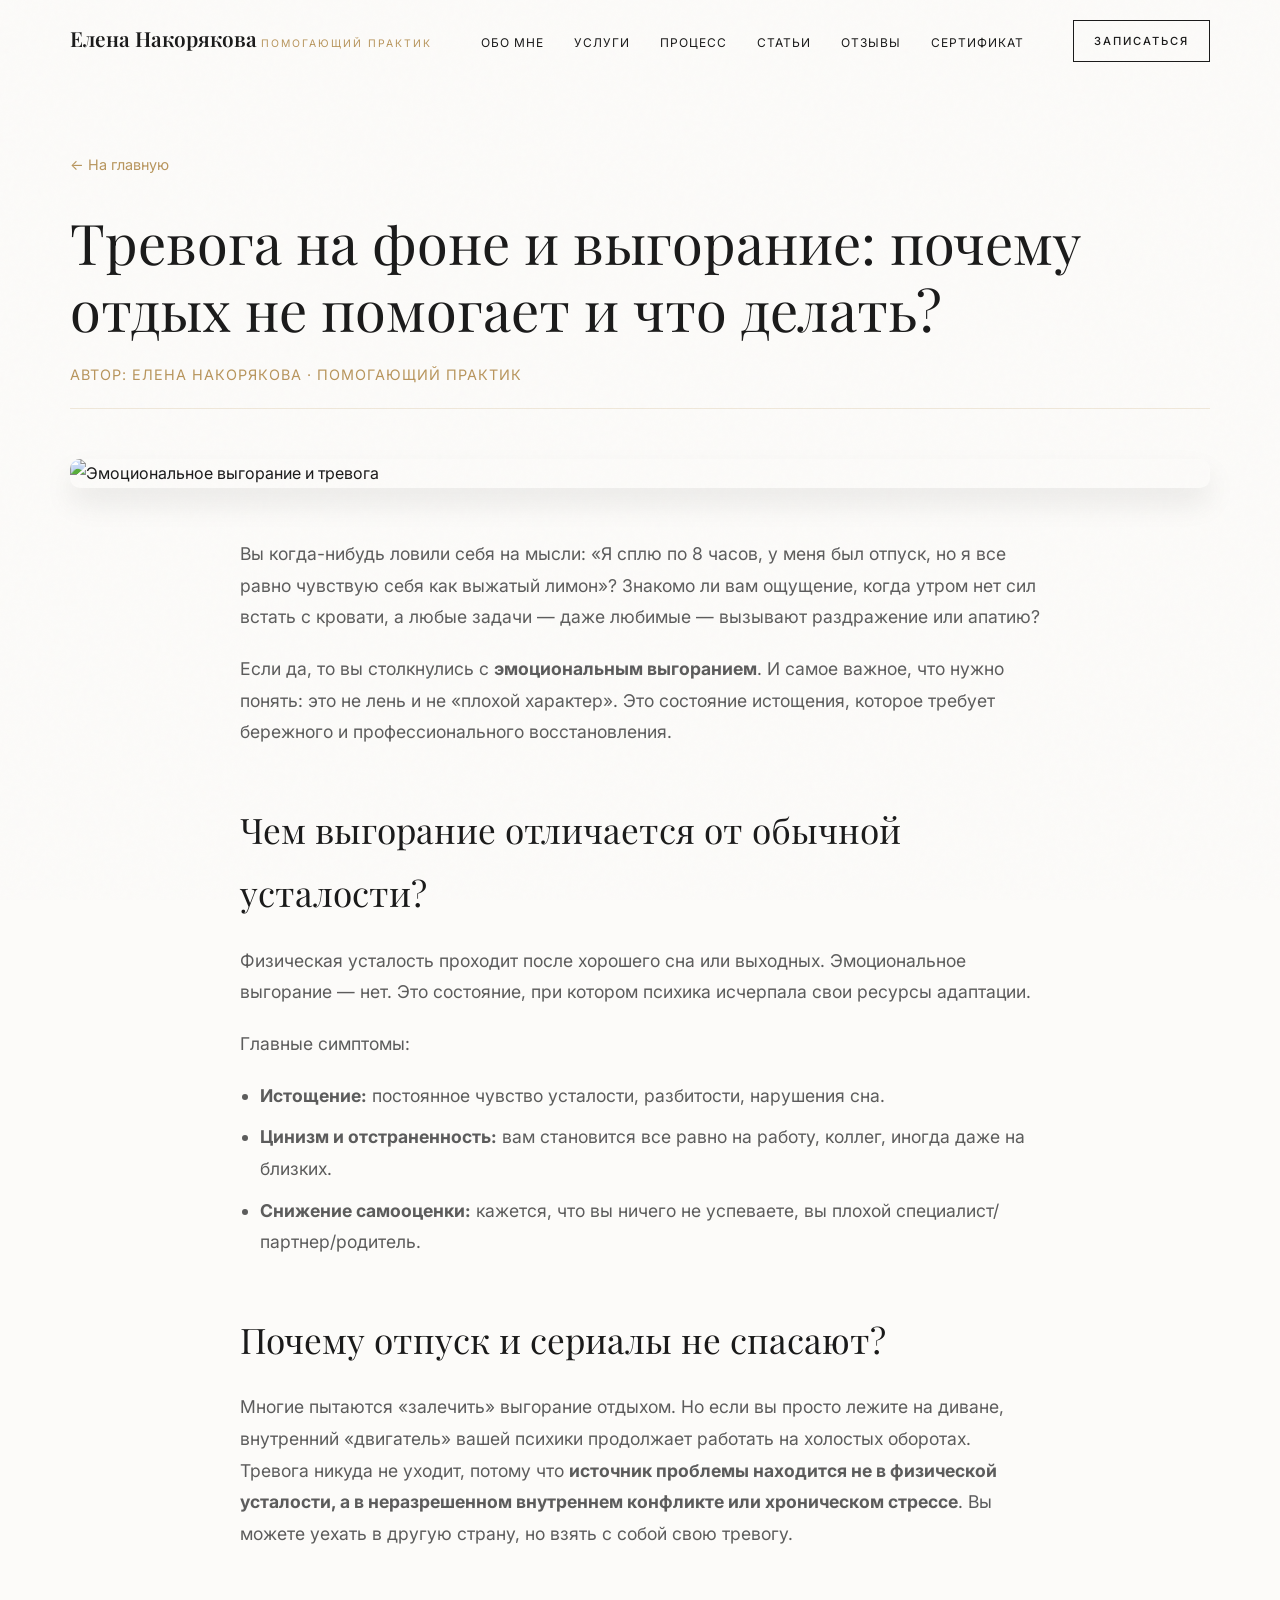
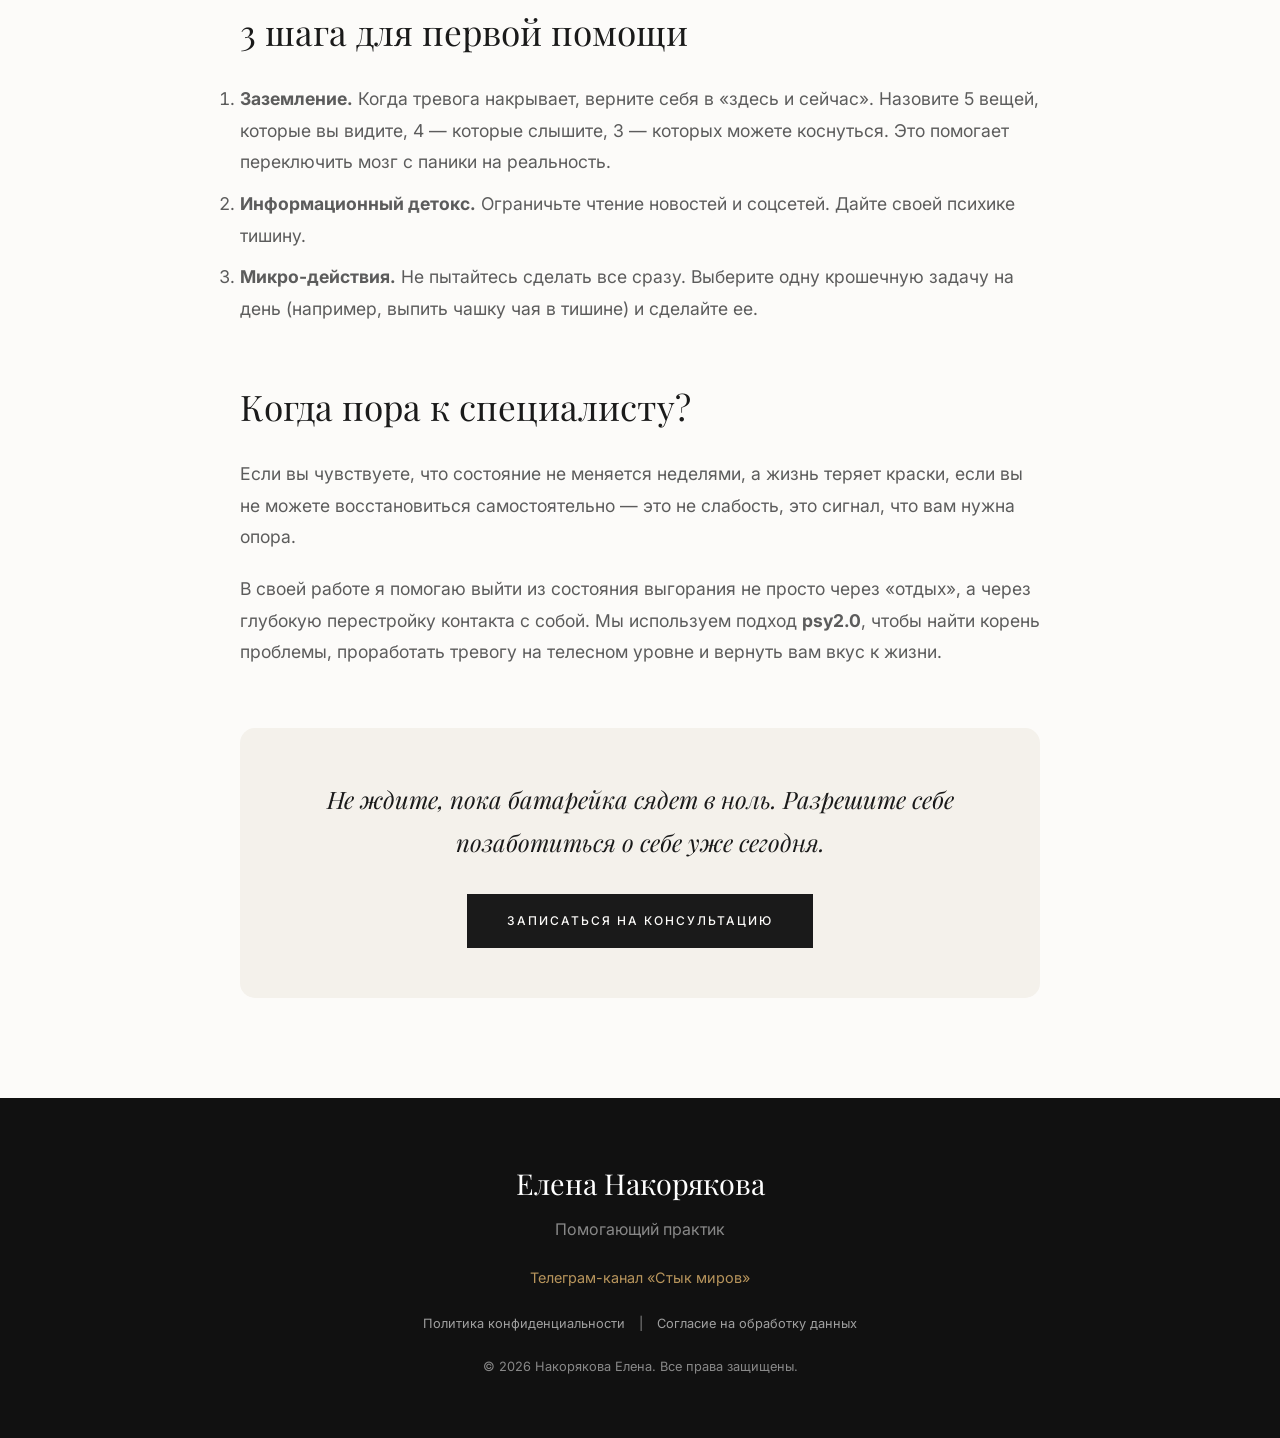
==== blog-burnout.html @ d2a3d781 "Добавление статей" ====
<!DOCTYPE html>
<html lang="ru">
<head>
    <meta charset="UTF-8">
    <meta name="viewport" content="width=device-width, initial-scale=1.0">
    <title>Тревога на фоне и выгорание: почему отдых не помогает | Елена Накорякова</title>
    <meta name="description" content="Эмоциональное выгорание: как понять, что это не просто усталость. Почему отпуск не помогает и как вернуть себе энергию с помощью подхода psy2.0.">
    
    <link rel="stylesheet" href="style.css">
    
    <link rel="preconnect" href="https://fonts.googleapis.com">
    <link rel="preconnect" href="https://fonts.gstatic.com" crossorigin>
    <link href="https://fonts.googleapis.com/css2?family=Inter:wght@300;400;500&family=Playfair+Display:ital,wght@0,400;0,500;0,600;1,400&display=swap" rel="stylesheet">
</head>
<body>

    <div class="bg-texture"></div>

    <nav id="navbar" class="scrolled">
        <div class="container nav-content">
            <div class="logo">
                <a href="index.html" style="text-decoration: none;">
                    <span class="logo-name">Елена Накорякова</span>
                    <span class="logo-sub">Помогающий практик</span>
                </a>
            </div>
            
            <div class="burger" id="burger-menu">
                <span></span>
                <span></span>
                <span></span>
            </div>

            <ul class="nav-links" id="nav-links">
                <li><a href="index.html#about">Обо мне</a></li>
                <li><a href="index.html#services">Услуги</a></li>
                <li><a href="index.html#process">Процесс</a></li>
                <li><a href="blog-psy2.html">Статьи</a></li>
                <li><a href="index.html#reviews">Отзывы</a></li>
                <li><a href="index.html#certificate">Сертификат</a></li>
                <li class="mobile-only-btn"><a href="index.html#contact" class="btn btn-nav">Записаться</a></li>
            </ul>
            
            <a href="index.html#contact" class="btn btn-nav desktop-only-btn">Записаться</a>
        </div>
    </nav>

    <article class="article-page">
        <div class="container">
            <a href="index.html" class="back-link" style="display: inline-block; margin-bottom: 30px; color: var(--gold); text-decoration: none; font-size: 0.9rem;">&larr; На главную</a>
            
            <h1 class="article-title">Тревога на фоне и выгорание: почему отдых не помогает и что делать?</h1>
            <p class="article-meta">Автор: Елена Накорякова · Помогающий практик</p>

            <!-- БЛОК ДЛЯ ФОТО (загрузите burnout-photo.jpg) -->
            <div class="article-hero-image">
                <img src="burnout-photo.jpg" alt="Эмоциональное выгорание и тревога">
            </div>

            <div class="article-content">
                <p>Вы когда-нибудь ловили себя на мысли: «Я сплю по 8 часов, у меня был отпуск, но я все равно чувствую себя как выжатый лимон»? Знакомо ли вам ощущение, когда утром нет сил встать с кровати, а любые задачи — даже любимые — вызывают раздражение или апатию?</p>
                <p>Если да, то вы столкнулись с <strong>эмоциональным выгоранием</strong>. И самое важное, что нужно понять: это не лень и не «плохой характер». Это состояние истощения, которое требует бережного и профессионального восстановления.</p>

                <h2>Чем выгорание отличается от обычной усталости?</h2>
                <p>Физическая усталость проходит после хорошего сна или выходных. Эмоциональное выгорание — нет. Это состояние, при котором психика исчерпала свои ресурсы адаптации.</p>
                <p>Главные симптомы:</p>
                <ul>
                    <li><strong>Истощение:</strong> постоянное чувство усталости, разбитости, нарушения сна.</li>
                    <li><strong>Цинизм и отстраненность:</strong> вам становится все равно на работу, коллег, иногда даже на близких.</li>
                    <li><strong>Снижение самооценки:</strong> кажется, что вы ничего не успеваете, вы плохой специалист/партнер/родитель.</li>
                </ul>

                <h2>Почему отпуск и сериалы не спасают?</h2>
                <p>Многие пытаются «залечить» выгорание отдыхом. Но если вы просто лежите на диване, внутренний «двигатель» вашей психики продолжает работать на холостых оборотах. Тревога никуда не уходит, потому что <strong>источник проблемы находится не в физической усталости, а в неразрешенном внутреннем конфликте или хроническом стрессе</strong>. Вы можете уехать в другую страну, но взять с собой свою тревогу.</p>

                <h2>3 шага для первой помощи</h2>
                <ol>
                    <li><strong>Заземление.</strong> Когда тревога накрывает, верните себя в «здесь и сейчас». Назовите 5 вещей, которые вы видите, 4 — которые слышите, 3 — которых можете коснуться. Это помогает переключить мозг с паники на реальность.</li>
                    <li><strong>Информационный детокс.</strong> Ограничьте чтение новостей и соцсетей. Дайте своей психике тишину.</li>
                    <li><strong>Микро-действия.</strong> Не пытайтесь сделать все сразу. Выберите одну крошечную задачу на день (например, выпить чашку чая в тишине) и сделайте ее.</li>
                </ol>

                <h2>Когда пора к специалисту?</h2>
                <p>Если вы чувствуете, что состояние не меняется неделями, а жизнь теряет краски, если вы не можете восстановиться самостоятельно — это не слабость, это сигнал, что вам нужна опора.</p>
                <p>В своей работе я помогаю выйти из состояния выгорания не просто через «отдых», а через глубокую перестройку контакта с собой. Мы используем подход <strong>psy2.0</strong>, чтобы найти корень проблемы, проработать тревогу на телесном уровне и вернуть вам вкус к жизни.</p>

                <div class="article-cta">
                    <p>Не ждите, пока батарейка сядет в ноль. Разрешите себе позаботиться о себе уже сегодня.</p>
                    <a href="index.html#contact" class="btn btn-primary">Записаться на консультацию</a>
                </div>
            </div>
        </div>
    </article>

    <footer>
        <div class="container footer-content">
            <div class="footer-logo">
                <h3>Елена Накорякова</h3>
                <p>Помогающий практик</p>
            </div>
            <div class="footer-telegram">
                <a href="https://t.me/seamofworlds" target="_blank">Телеграм-канал «Стык миров»</a>
            </div>
            <div class="footer-legal">
                <a href="privacy.html">Политика конфиденциальности</a>
                <span>|</span>
                <a href="consent.html">Согласие на обработку данных</a>
            </div>
            <div class="footer-copy">
                <p>&copy; 2026 Накорякова Елена. Все права защищены.</p>
            </div>
        </div>
    </footer>

    <script src="script.js"></script>
</body>
</html>
---- style.css ----
:root {
    --bg-main: #fcfbf9;
    --bg-alt: #f4f1eb;
    --text-dark: #1a1a1a;
    --text-light: #5c5c5c;
    --gold: #b8955c;
    
    --font-serif: 'Playfair Display', serif;
    --font-sans: 'Inter', sans-serif;
}

* { margin: 0; padding: 0; box-sizing: border-box; }
html { scroll-behavior: smooth; }

body {
    font-family: var(--font-sans);
    background-color: var(--bg-main);
    color: var(--text-dark);
    line-height: 1.8;
    overflow-x: hidden;
    -webkit-font-smoothing: antialiased;
}

.bg-texture {
    position: fixed; top: 0; left: 0; width: 100%; height: 100%;
    background-image: url('data:image/svg+xml;utf8,%3Csvg viewBox="0 0 200 200" xmlns="http://www.w3.org/2000/svg"%3E%3Cfilter id="noiseFilter"%3E%3CfeTurbulence type="fractalNoise" baseFrequency="0.8" numOctaves="3" stitchTiles="stitch"/%3E%3C/filter%3E%3Crect width="100%25" height="100%25" filter="url(%23noiseFilter)" opacity="0.02"/%3E%3C/svg%3E');
    pointer-events: none; z-index: 9999;
}

h1, h2, h3, h4 { font-family: var(--font-serif); font-weight: 400; color: var(--text-dark); }
.container { max-width: 1200px; margin: 0 auto; padding: 0 30px; position: relative; z-index: 1; }
.italic-accent { font-style: italic; color: var(--gold); }
.gold-text { color: var(--gold); }

/* НАВИГАЦИЯ */
#navbar { position: fixed; top: 0; width: 100%; padding: 20px 0; background: rgba(252, 251, 249, 0.95); backdrop-filter: blur(10px); z-index: 100; transition: all 0.4s ease; }
#navbar.scrolled { padding: 12px 0; border-bottom: 1px solid rgba(184, 149, 92, 0.15); }
.nav-content { display: flex; justify-content: space-between; align-items: center; }
.logo { display: flex; flex-direction: column; align-items: flex-start; text-decoration: none; }
.logo-name { font-family: var(--font-serif); font-size: 1.3rem; color: var(--text-dark); font-weight: 600; line-height: 1.1; }
.logo-sub { font-family: var(--font-sans); font-size: 0.65rem; color: var(--gold); text-transform: uppercase; letter-spacing: 2px; margin-top: 2px; }
.nav-links { display: flex; list-style: none; gap: 30px; }
.nav-links a { color: var(--text-dark); text-decoration: none; font-size: 0.75rem; font-weight: 400; text-transform: uppercase; letter-spacing: 1px; transition: color 0.3s ease; }
.nav-links a:hover { color: var(--gold); }

/* КНОПКИ */
.btn { display: inline-block; padding: 16px 40px; text-decoration: none; font-family: var(--font-sans); font-size: 0.75rem; font-weight: 500; letter-spacing: 2px; transition: all 0.4s ease; cursor: pointer; text-transform: uppercase; border: none; text-align: center;}
.btn-primary { background: var(--text-dark); color: var(--bg-main); }
.btn-primary:hover { background: var(--gold); color: #fff; }
.btn-text { background: transparent; color: var(--text-dark); border-bottom: 1px solid var(--text-dark); padding: 10px 0; margin-left: 20px;}
.btn-text:hover { color: var(--gold); border-color: var(--gold); }
.btn-nav { padding: 10px 20px; font-size: 0.7rem; border: 1px solid var(--text-dark); background: transparent; color: var(--text-dark); }
.btn-nav:hover { background: var(--text-dark); color: var(--bg-main); }

/* ГЛАВНЫЙ ЭКРАН */
.hero { padding: 220px 0 160px 0; text-align: center; }
.hero-tagline { color: var(--gold); text-transform: uppercase; letter-spacing: 6px; font-size: 0.75rem; margin-bottom: 30px; font-weight: 500; }
.hero h1 { font-size: 4.5rem; line-height: 1.1; margin-bottom: 30px; letter-spacing: -0.5px; }
.hero-subtitle { font-size: 1.1rem; max-width: 600px; margin: 0 auto 50px auto; color: var(--text-light); font-weight: 300; }
.hero-buttons { display: flex; gap: 20px; justify-content: center; align-items: center; }

/* ОБЩИЕ ЗАГОЛОВКИ */
.section-header { text-align: center; margin-bottom: 60px; }
.section-title { text-align: center; font-size: 3rem; margin-bottom: 15px; }
.section-subtitle { text-align: center; color: var(--gold); font-size: 0.8rem; letter-spacing: 3px; text-transform: uppercase; margin-bottom: 50px; font-weight: 500;}
.section-title-left { font-size: 3rem; margin-bottom: 25px; line-height: 1.2; }

/* ЭМПАТИЯ */
.empathy { padding: 100px 0; background: var(--bg-alt); }
.empathy-grid { display: grid; grid-template-columns: repeat(auto-fit, minmax(220px, 1fr)); gap: 30px; margin-bottom: 60px; }
.empathy-item { background: var(--bg-main); padding: 30px; border-radius: 10px; box-shadow: 0 5px 20px rgba(0,0,0,0.02); text-align: center; }
.empathy-mark { font-family: var(--font-serif); font-size: 2rem; color: var(--gold); display: block; margin-bottom: 15px; }
.empathy-item p { font-size: 0.95rem; color: var(--text-light); font-weight: 300; }
.empathy-outro { font-family: var(--font-serif); font-size: 1.8rem; color: var(--text-dark); font-style: italic; text-align: center; max-width: 800px; margin: 0 auto;}

/* ОБО МНЕ */
.about { padding: 150px 0; }
.about-grid { display: grid; grid-template-columns: 1fr 1fr; gap: 80px; align-items: center; }
.about-img {
    width: 100%;
    aspect-ratio: 4/5;
    object-fit: cover;
    border-radius: 4px;
    box-shadow: 0 20px 40px rgba(0, 0, 0, 0.1);
    display: block;
    border: 1px solid var(--gold);
    padding: 15px;
    background-color: #fff;
}
.about-text p { color: var(--text-light); margin-bottom: 25px; font-size: 1.05rem; font-weight: 300; }

/* МЕТОД */
.method { padding: 100px 0; background: var(--text-dark); color: var(--bg-main); text-align: center;}
.method-title { color: var(--gold); font-size: 1.2rem; text-transform: uppercase; letter-spacing: 3px; margin-bottom: 30px;}
.method-quote { font-family: var(--font-serif); font-size: 2rem; line-height: 1.4; color: var(--bg-main); max-width: 900px; margin: 0 auto; font-style: italic; font-weight: 300;}

/* ПОДХОД PSY2.0 */
.psy-approach { padding: 120px 0; background: var(--bg-main); }
.psy-grid { display: grid; grid-template-columns: 1.2fr 1fr; gap: 80px; align-items: center; }
.psy-features { display: flex; flex-direction: column; gap: 20px; }
.psy-feature-item { background: var(--bg-alt); padding: 30px; border-radius: 10px; border-left: 3px solid var(--gold); }
.psy-feature-item h4 { font-size: 1.3rem; margin-bottom: 10px; color: var(--text-dark); }
.psy-feature-item p { color: var(--text-light); font-size: 0.95rem; font-weight: 300; }

/* УСЛУГИ */
.services { padding: 150px 0; background: var(--bg-alt); }
.services-grid { display: grid; grid-template-columns: repeat(3, 1fr); gap: 30px; }
.service-card { padding: 40px 30px; background: var(--bg-main); border-radius: 15px; transition: all 0.4s ease; text-align: center; display: flex; flex-direction: column; box-shadow: 0 5px 20px rgba(0,0,0,0.02); }
.service-card:hover { background: #fff; box-shadow: 0 20px 40px rgba(0,0,0,0.06); transform: translateY(-5px); }
.service-icon { width: 50px; height: 50px; color: var(--gold); margin: 0 auto 20px auto; flex-shrink: 0; }
.service-card h3 { font-size: 1.4rem; margin-bottom: 15px; line-height: 1.3; }
.service-card p { color: var(--text-light); font-weight: 300; font-size: 0.9rem; flex-grow: 1; }

/* ПРОЦЕСС */
.process { padding: 120px 0; }
.process-steps { display: grid; grid-template-columns: repeat(auto-fit, minmax(200px, 1fr)); gap: 40px; }
.step { text-align: center; }
.step-num { font-family: var(--font-serif); font-size: 3rem; color: var(--gold); margin-bottom: 20px; line-height: 1; border-bottom: 1px solid rgba(184, 149, 92, 0.3); display: inline-block; padding-bottom: 10px; }
.step h4 { font-size: 1.3rem; margin-bottom: 15px; color: var(--text-dark); }
.step p { font-size: 0.9rem; color: var(--text-light); font-weight: 300; }

/* БЛОГ АНОНСЫ */
.blog-preview { padding: 120px 0; background: var(--bg-alt); }
.blog-card-wrapper { display: grid; grid-template-columns: 1fr 1fr; gap: 40px; max-width: 1000px; margin: 0 auto; }
.blog-card { background: var(--bg-main); border-radius: 15px; overflow: hidden; text-decoration: none; display: flex; flex-direction: column; transition: all 0.4s ease; border: 1px solid rgba(0,0,0,0.05); box-shadow: 0 10px 30px rgba(0,0,0,0.02); }
.blog-card:hover { transform: translateY(-8px); box-shadow: 0 20px 40px rgba(184, 149, 92, 0.15); border-color: var(--gold); }
.blog-card-img { width: 100%; height: 200px; background: var(--text-dark); position: relative; }
.blog-card-img img { width: 100%; height: 100%; object-fit: cover; }
.blog-placeholder { width: 100%; height: 100%; display: flex; align-items: center; justify-content: center; background: linear-gradient(135deg, #2c2a29, #1a1a1a); color: var(--gold); }
.blog-placeholder svg { width: 60px; height: 60px; opacity: 0.7; }
.blog-card-content { padding: 30px; display: flex; flex-direction: column; flex-grow: 1; }
.blog-category { color: var(--gold); font-size: 0.75rem; text-transform: uppercase; letter-spacing: 2px; font-weight: 500; margin-bottom: 10px; }
.blog-card-content h3 { font-size: 1.5rem; margin-bottom: 15px; line-height: 1.3; color: var(--text-dark); }
.blog-card-content p { color: var(--text-light); font-size: 0.95rem; margin-bottom: 25px; flex-grow: 1; }
.blog-read-more { font-size: 0.85rem; font-weight: 600; text-transform: uppercase; letter-spacing: 1px; color: var(--text-dark); transition: color 0.3s; }
.blog-card:hover .blog-read-more { color: var(--gold); }

/* СТАТЬЯ (Внутренняя страница) */
.article-page { padding: 150px 0 100px 0; }
.article-title { font-size: 3.5rem; line-height: 1.2; margin-bottom: 20px; text-align: left; }
.article-meta { color: var(--gold); font-size: 0.9rem; text-transform: uppercase; letter-spacing: 1px; margin-bottom: 50px; border-bottom: 1px solid rgba(184, 149, 92, 0.2); padding-bottom: 20px; }
.article-hero-image { width: 100%; margin-bottom: 50px; border-radius: 10px; overflow: hidden; box-shadow: 0 15px 30px rgba(0,0,0,0.08); }
.article-hero-image img { width: 100%; height: auto; display: block; object-fit: cover; max-height: 500px; }
.article-content { max-width: 800px; margin: 0 auto; font-size: 1.1rem; color: var(--text-light); }
.article-content h2 { font-size: 2.2rem; margin: 50px 0 20px 0; text-align: left; color: var(--text-dark); }
.article-content p { margin-bottom: 20px; }
.article-content ul { margin-bottom: 20px; padding-left: 20px; }
.article-content li { margin-bottom: 10px; }
.article-warning { background: var(--bg-alt); padding: 30px; border-left: 3px solid var(--gold); border-radius: 5px; margin: 40px 0; font-size: 1rem; }
.article-cta { margin-top: 60px; text-align: center; background: var(--bg-alt); padding: 50px 30px; border-radius: 15px; }
.article-cta p { font-family: var(--font-serif); font-size: 1.5rem; font-style: italic; margin-bottom: 30px; color: var(--text-dark); }

/* ОТЗЫВЫ */
.reviews { padding: 150px 0; }
.reviews-grid { display: grid; grid-template-columns: repeat(auto-fit, minmax(300px, 1fr)); gap: 30px; }
.review-card { background: var(--bg-main); border: 1px solid rgba(0,0,0,0.05); border-radius: 15px; padding: 40px; display: flex; flex-direction: column; justify-content: space-between; }
.review-text { font-family: var(--font-serif); font-size: 1.2rem; font-style: italic; color: var(--text-dark); margin-bottom: 30px; }
.review-author { border-top: 1px solid rgba(0,0,0,0.1); padding-top: 20px; }
.review-author strong { display: block; color: var(--text-dark); font-size: 1rem; }
.review-author span { color: var(--gold); font-size: 0.8rem; text-transform: uppercase; letter-spacing: 1px; }

/* СЕРТИФИКАТ */
.certificate-section { padding: 120px 0; background: var(--bg-alt); }
.certificate-grid { display: grid; grid-template-columns: 1fr 1fr; gap: 80px; align-items: center; }
.cert-image-wrapper { position: relative; padding: 20px; background: var(--bg-main); box-shadow: 0 30px 60px rgba(0,0,0,0.08); border-radius: 4px; }
.cert-frame { border: 1px solid var(--gold); padding: 15px; background: #fff; position: relative; }
.cert-frame img { width: 100%; height: auto; display: block; object-fit: cover; }

/* ФОРМА */
.contact { padding: 150px 0; text-align: center; background: var(--text-dark); color: var(--bg-main);}
.contact .section-title { color: var(--bg-main); }
.contact .section-subtitle { color: var(--gold); }
.contact-form { max-width: 500px; margin: 0 auto; display: flex; flex-direction: column; gap: 25px; }
.input-group input { width: 100%; padding: 20px 0; background: transparent; border: none; border-bottom: 1px solid rgba(255,255,255,0.3); font-family: var(--font-sans); font-size: 1rem; color: var(--bg-main); transition: border-color 0.3s; }
.input-group input:focus { outline: none; border-bottom-color: var(--gold); }
.input-group input::placeholder { color: rgba(255,255,255,0.4); }
.checkbox-group { display: flex; align-items: center; gap: 10px; justify-content: center; font-size: 0.8rem; color: rgba(255,255,255,0.6); text-align: left;}
.checkbox-group a { color: var(--gold); text-decoration: underline; }
.btn-submit { width: 100%; margin-top: 20px; background: var(--gold); color: var(--bg-main); }
.btn-submit:hover { background: #fff; color: var(--text-dark); }

/* ПОДВАЛ */
footer { padding: 60px 0; background: #111; color: #888; text-align: center; }
.footer-logo h3 { font-family: var(--font-serif); font-size: 1.8rem; color: #fff; margin-bottom: 5px; }
.footer-telegram { margin: 20px 0; }
.footer-telegram a { color: var(--gold); text-decoration: none; font-size: 0.9rem; }
.footer-legal { margin-top: 20px; font-size: 0.8rem; color: rgba(255,255,255,0.5); }
.footer-legal a { color: rgba(255,255,255,0.6); text-decoration: none; transition: color 0.3s; }
.footer-legal a:hover { color: var(--gold); }
.footer-legal span { margin: 0 10px; }
.footer-copy { font-size: 0.8rem; margin-top: 20px; }

/* АНИМАЦИИ */
.reveal { opacity: 0; transform: translateY(40px); transition: all 1s cubic-bezier(0.2, 0.8, 0.2, 1); }
.reveal.active { opacity: 1; transform: translateY(0); }

/* МОДАЛЬНОЕ ОКНО */
.modal { display: none; position: fixed; top: 0; left: 0; width: 100%; height: 100%; background: rgba(0,0,0,0.8); z-index: 1000; align-items: center; justify-content: center; opacity: 0; transition: opacity 0.3s ease; }
.modal.active { display: flex; opacity: 1; }
.modal-content { background: var(--bg-main); padding: 60px 40px; text-align: center; max-width: 400px; width: 90%; border: 1px solid var(--gold); border-radius: 10px;}
.modal-content h3 { font-size: 2rem; margin-bottom: 15px; }

/* =========================================
   АДАПТИВНОСТЬ
   ========================================= */
@media (max-width: 1024px) {
    .services-grid { grid-template-columns: repeat(2, 1fr); }
    .psy-grid { grid-template-columns: 1fr; gap: 40px; }
    .blog-card-wrapper { grid-template-columns: 1fr; }
    .article-title { font-size: 2.5rem; }
}

@media (max-width: 900px) {
    .about-grid, .certificate-grid { grid-template-columns: 1fr; }
    .hero h1 { font-size: 3rem; }
    .hero { padding: 180px 0 100px 0; }
    .services-grid { grid-template-columns: 1fr; }

    .desktop-only-btn { display: none !important; }
    
    .burger { display: flex; flex-direction: column; justify-content: space-between; width: 30px; height: 21px; cursor: pointer; z-index: 101; }
    .burger span { display: block; height: 2px; width: 100%; background-color: var(--text-dark); transition: all 0.3s ease; }
    .burger.active span:nth-child(1) { transform: translateY(9px) rotate(45deg); }
    .burger.active span:nth-child(2) { opacity: 0; }
    .burger.active span:nth-child(3) { transform: translateY(-9px) rotate(-45deg); }

    .nav-links { position: fixed; top: 0; right: -100%; width: 100%; height: 100vh; background: var(--bg-main); flex-direction: column; justify-content: center; align-items: center; gap: 30px; transition: right 0.4s ease; box-shadow: -10px 0 30px rgba(0,0,0,0.1); z-index: 100; }
    .nav-links.active { right: 0; }
    .nav-links a { font-size: 1.2rem; }

    .mobile-only-btn { margin-top: 20px; }
    .mobile-only-btn .btn-nav { font-size: 1rem; padding: 12px 30px; }
}

@media (min-width: 901px) {
    .burger, .mobile-only-btn { display: none !important; }
}
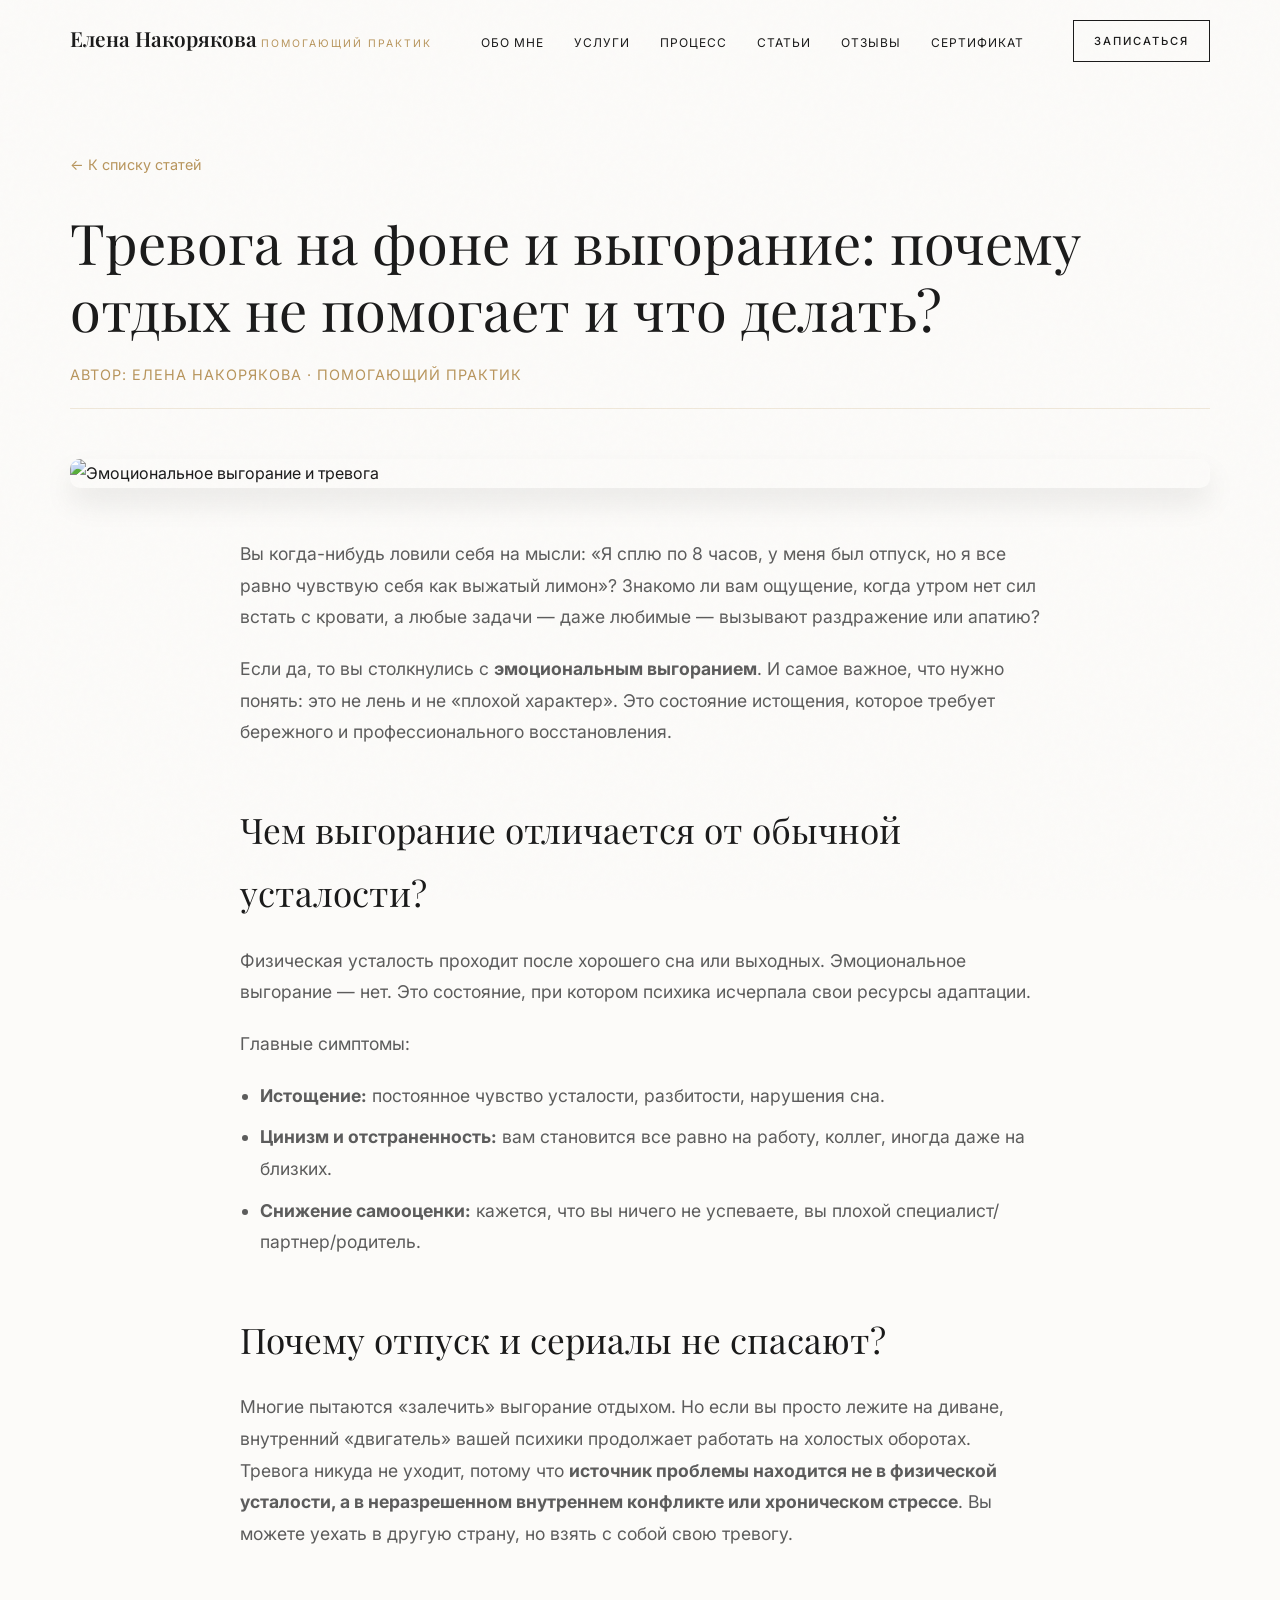
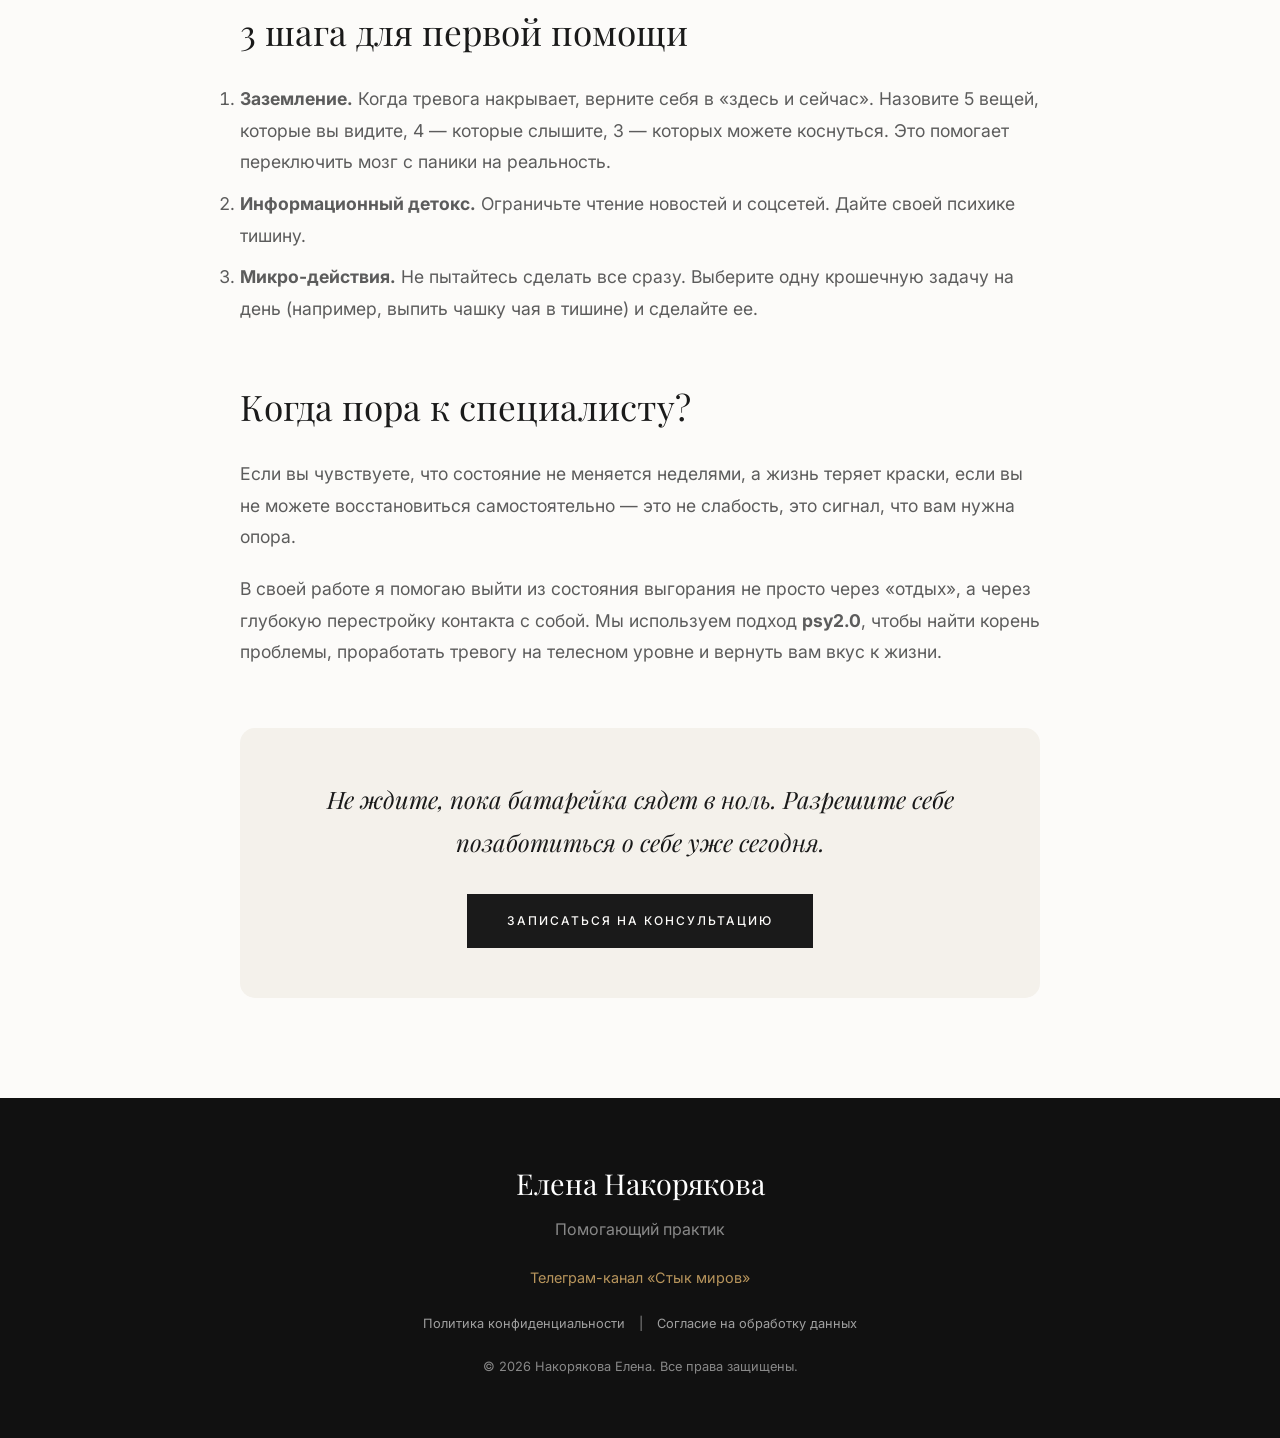
==== commit 8bc4539d: "Add files via upload" ====
--- a/blog-burnout.html
+++ b/blog-burnout.html
@@ -35,7 +35,7 @@
                 <li><a href="index.html#about">Обо мне</a></li>
                 <li><a href="index.html#services">Услуги</a></li>
                 <li><a href="index.html#process">Процесс</a></li>
-                <li><a href="blog-psy2.html">Статьи</a></li>
+                <li><a href="index.html#blog">Статьи</a></li>
                 <li><a href="index.html#reviews">Отзывы</a></li>
                 <li><a href="index.html#certificate">Сертификат</a></li>
                 <li class="mobile-only-btn"><a href="index.html#contact" class="btn btn-nav">Записаться</a></li>
@@ -47,12 +47,11 @@
 
     <article class="article-page">
         <div class="container">
-            <a href="index.html" class="back-link" style="display: inline-block; margin-bottom: 30px; color: var(--gold); text-decoration: none; font-size: 0.9rem;">&larr; На главную</a>
+            <a href="index.html#blog" class="back-link" style="display: inline-block; margin-bottom: 30px; color: var(--gold); text-decoration: none; font-size: 0.9rem;">&larr; К списку статей</a>
             
             <h1 class="article-title">Тревога на фоне и выгорание: почему отдых не помогает и что делать?</h1>
             <p class="article-meta">Автор: Елена Накорякова · Помогающий практик</p>
 
-            <!-- БЛОК ДЛЯ ФОТО (загрузите burnout-photo.jpg) -->
             <div class="article-hero-image">
                 <img src="burnout-photo.jpg" alt="Эмоциональное выгорание и тревога">
             </div>
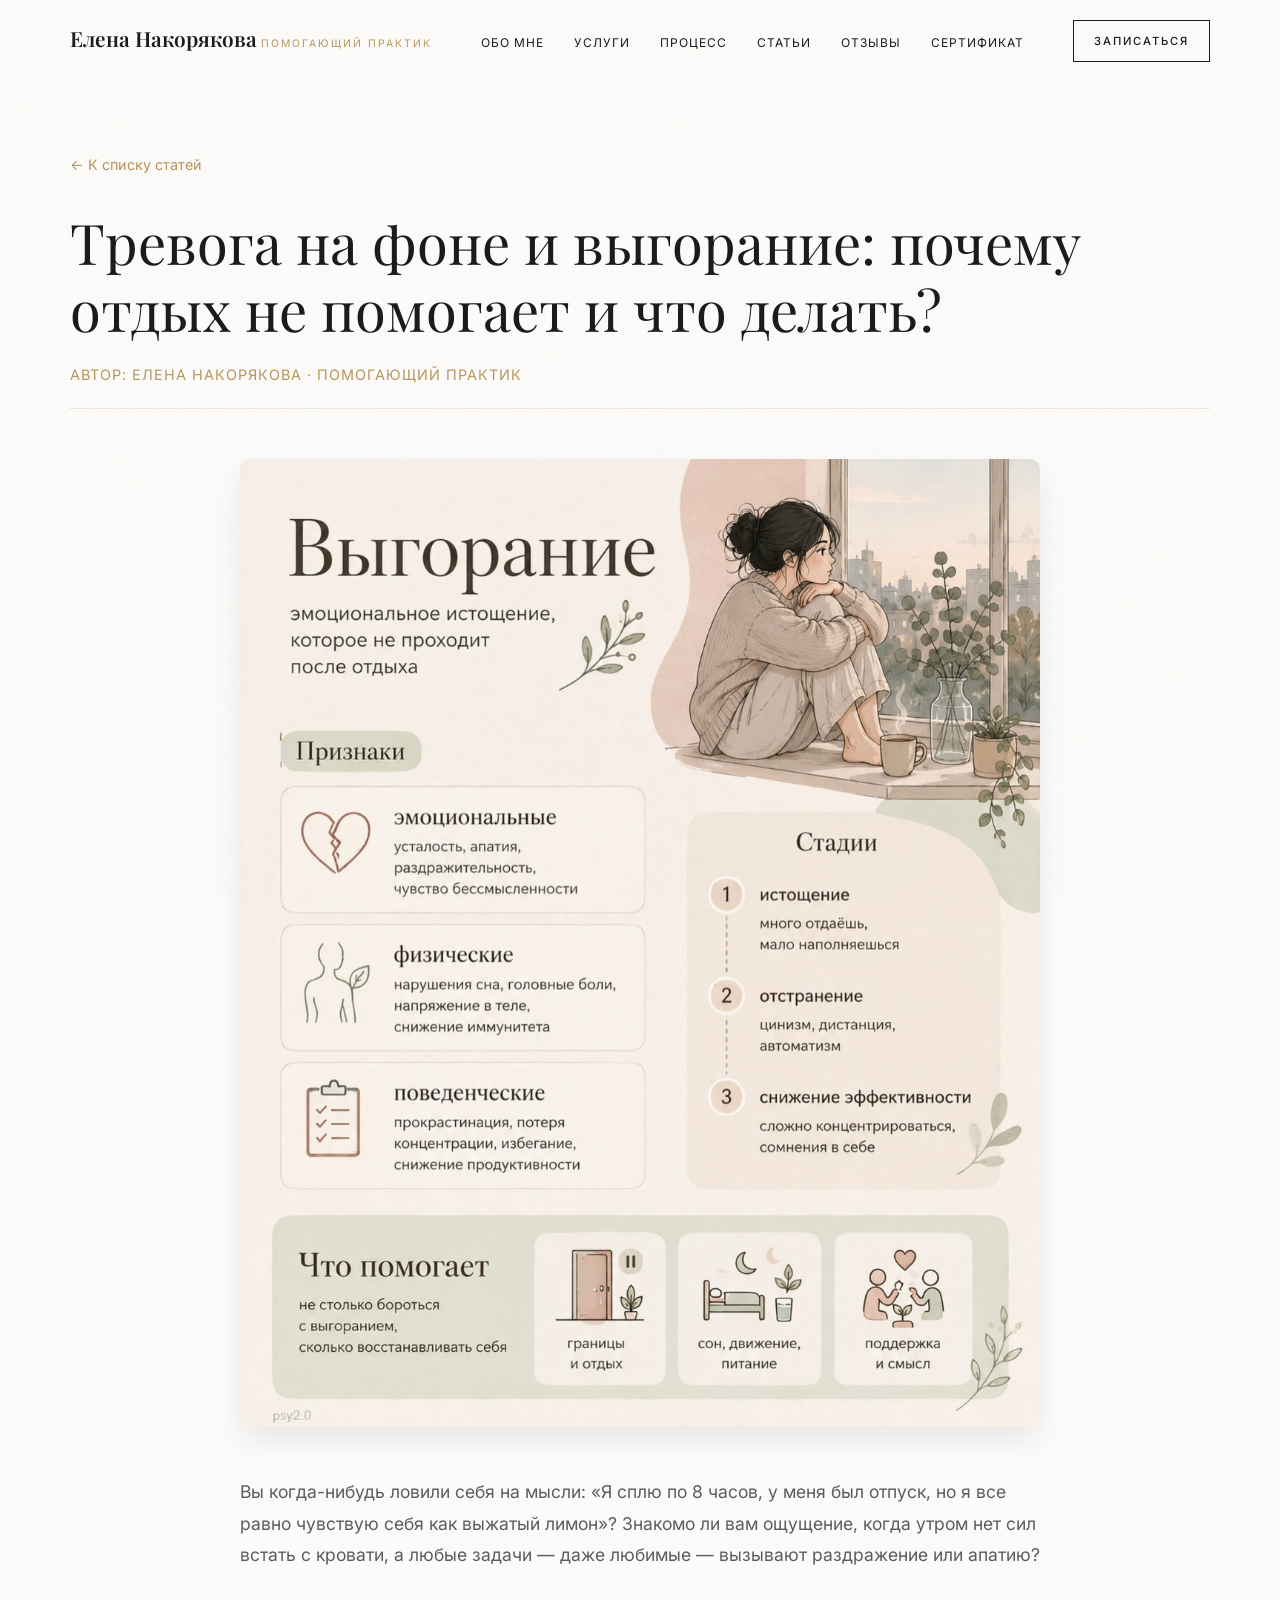
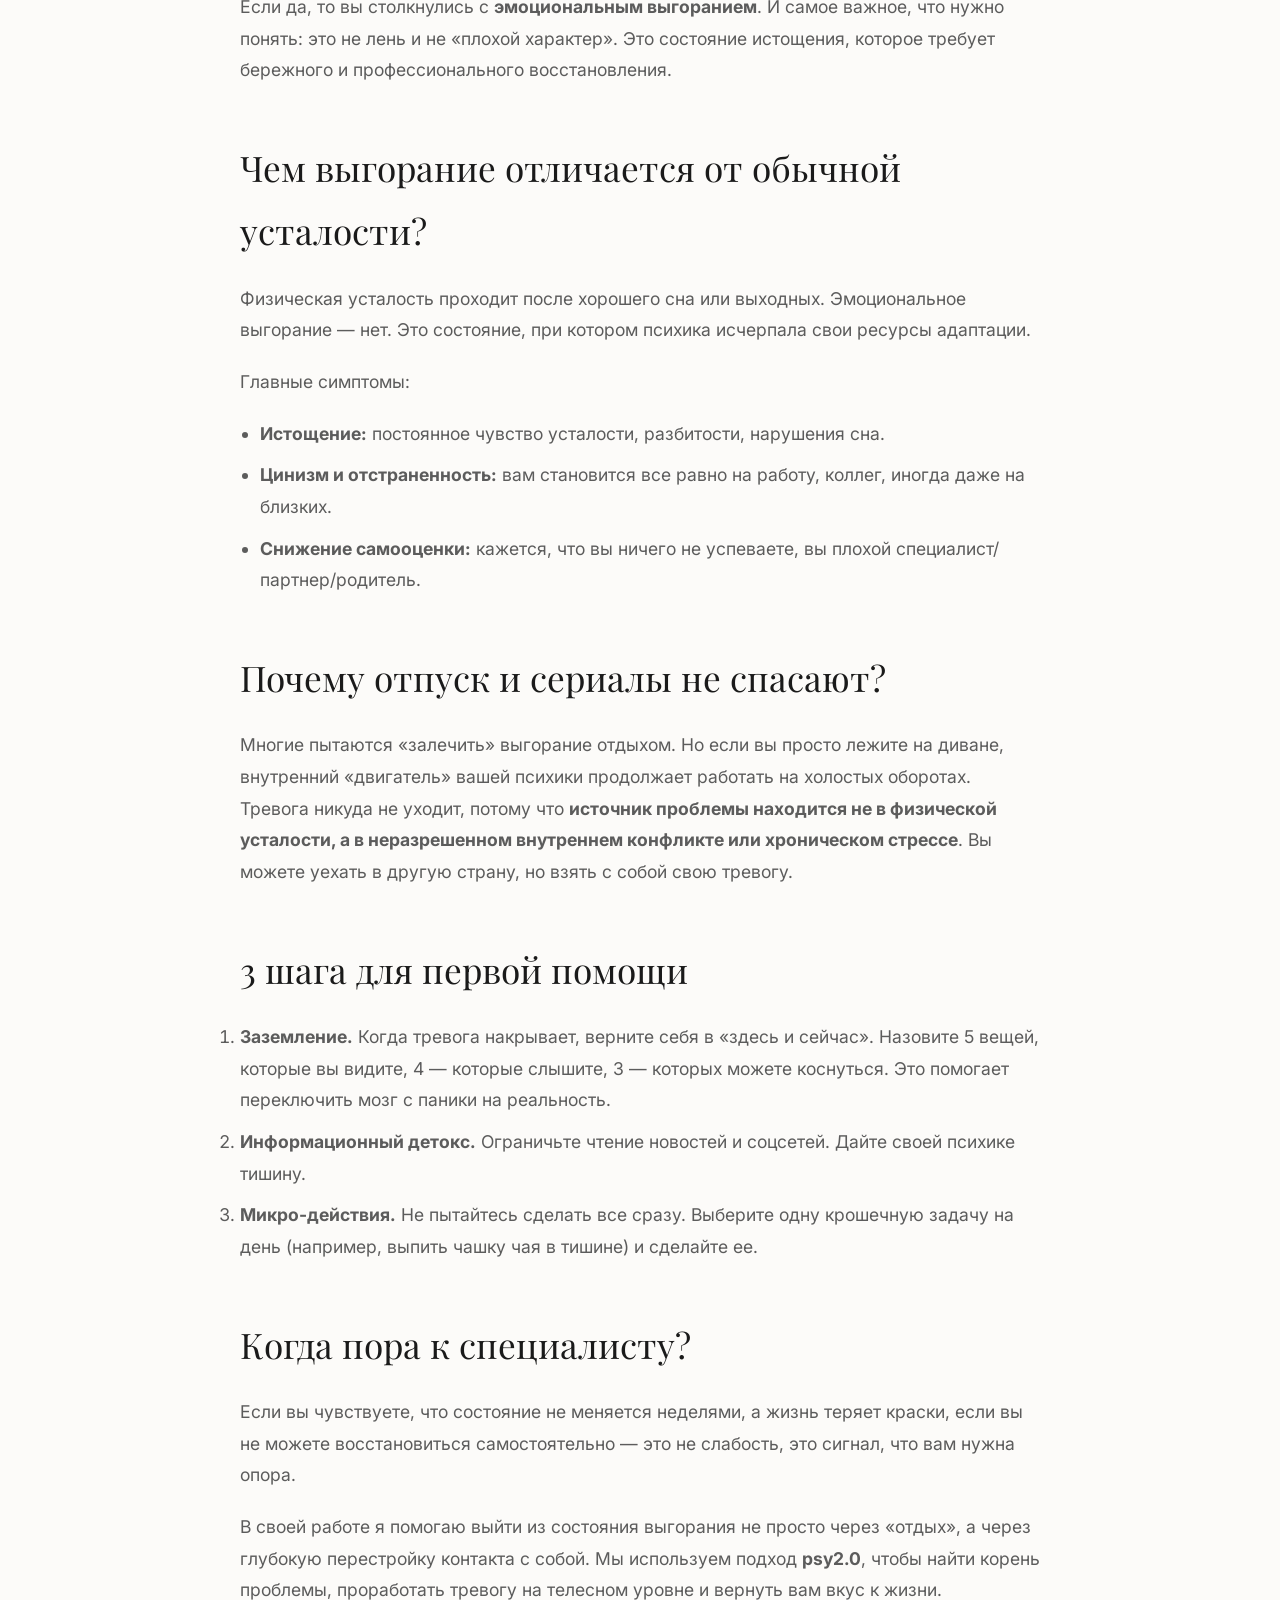
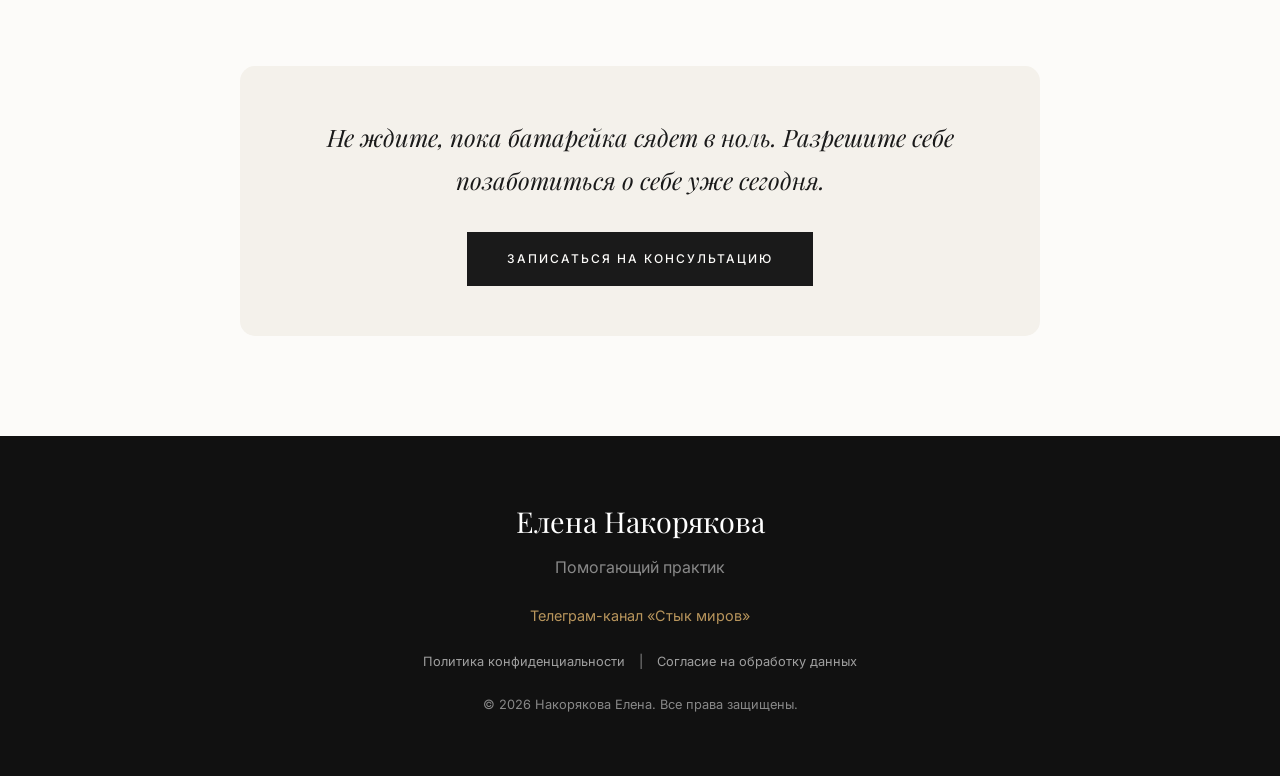
==== commit a9ceaff7: "Enhance SEO with additional meta tags Added meta tags for better SEO and social sharing." ====
--- a/blog-burnout.html
+++ b/blog-burnout.html
@@ -4,6 +4,16 @@
     <meta charset="UTF-8">
     <meta name="viewport" content="width=device-width, initial-scale=1.0">
     <title>Тревога на фоне и выгорание: почему отдых не помогает | Елена Накорякова</title>
+    <!-- Логотип для браузера и поисковиков -->
+<link rel="icon" type="image/png" href="logo.png">
+<link rel="apple-touch-icon" href="logo.png">
+
+<!-- Настройки для красивого отображения при отправке ссылки в соцсетях/мессенджерах -->
+<meta property="og:title" content="Елена Накорякова | Помогающий практик">
+<meta property="og:description" content="Бережные консультации, подход psy2.0, гармония и опора.">
+<meta property="og:image" content="https://stykmirov.ru/logo.png">
+<meta property="og:type" content="website">
+    
     <meta name="description" content="Эмоциональное выгорание: как понять, что это не просто усталость. Почему отпуск не помогает и как вернуть себе энергию с помощью подхода psy2.0.">
     
     <link rel="stylesheet" href="style.css">
@@ -113,4 +123,4 @@
 
     <script src="script.js"></script>
 </body>
-</html>+</html>
--- a/style.css
+++ b/style.css
@@ -124,10 +124,29 @@
 .blog-card-wrapper { display: grid; grid-template-columns: 1fr 1fr; gap: 40px; max-width: 1000px; margin: 0 auto; }
 .blog-card { background: var(--bg-main); border-radius: 15px; overflow: hidden; text-decoration: none; display: flex; flex-direction: column; transition: all 0.4s ease; border: 1px solid rgba(0,0,0,0.05); box-shadow: 0 10px 30px rgba(0,0,0,0.02); }
 .blog-card:hover { transform: translateY(-8px); box-shadow: 0 20px 40px rgba(184, 149, 92, 0.15); border-color: var(--gold); }
-.blog-card-img { width: 100%; height: 200px; background: var(--text-dark); position: relative; }
-.blog-card-img img { width: 100%; height: 100%; object-fit: cover; }
-.blog-placeholder { width: 100%; height: 100%; display: flex; align-items: center; justify-content: center; background: linear-gradient(135deg, #2c2a29, #1a1a1a); color: var(--gold); }
-.blog-placeholder svg { width: 60px; height: 60px; opacity: 0.7; }
+
+.blog-card-img { 
+    width: 100%; 
+    height: 260px; 
+    background: var(--bg-main);
+    position: relative; 
+    overflow: hidden; 
+    display: flex;
+    align-items: center;
+    justify-content: center;
+    padding: 10px;
+    border-bottom: 1px solid rgba(0,0,0,0.03);
+}
+.blog-card-img img { 
+    width: 100%; 
+    height: 100%; 
+    object-fit: contain;
+    transition: transform 0.4s ease; 
+}
+.blog-card:hover .blog-card-img img { 
+    transform: scale(1.03); 
+}
+
 .blog-card-content { padding: 30px; display: flex; flex-direction: column; flex-grow: 1; }
 .blog-category { color: var(--gold); font-size: 0.75rem; text-transform: uppercase; letter-spacing: 2px; font-weight: 500; margin-bottom: 10px; }
 .blog-card-content h3 { font-size: 1.5rem; margin-bottom: 15px; line-height: 1.3; color: var(--text-dark); }
@@ -139,8 +158,21 @@
 .article-page { padding: 150px 0 100px 0; }
 .article-title { font-size: 3.5rem; line-height: 1.2; margin-bottom: 20px; text-align: left; }
 .article-meta { color: var(--gold); font-size: 0.9rem; text-transform: uppercase; letter-spacing: 1px; margin-bottom: 50px; border-bottom: 1px solid rgba(184, 149, 92, 0.2); padding-bottom: 20px; }
-.article-hero-image { width: 100%; margin-bottom: 50px; border-radius: 10px; overflow: hidden; box-shadow: 0 15px 30px rgba(0,0,0,0.08); }
-.article-hero-image img { width: 100%; height: auto; display: block; object-fit: cover; max-height: 500px; }
+
+/* ИСПРАВЛЕНО: Уменьшаем максимальную ширину картинки и центрируем */
+.article-hero-image { 
+    max-width: 800px; /* Ограничиваем ширину до размера текста */
+    margin: 0 auto 50px auto; /* Центрируем по горизонтали */
+    border-radius: 10px; 
+    overflow: hidden; 
+    box-shadow: 0 15px 30px rgba(0,0,0,0.08); 
+}
+.article-hero-image img { 
+    width: 100%; 
+    height: auto; 
+    display: block; 
+}
+
 .article-content { max-width: 800px; margin: 0 auto; font-size: 1.1rem; color: var(--text-light); }
 .article-content h2 { font-size: 2.2rem; margin: 50px 0 20px 0; text-align: left; color: var(--text-dark); }
 .article-content p { margin-bottom: 20px; }
